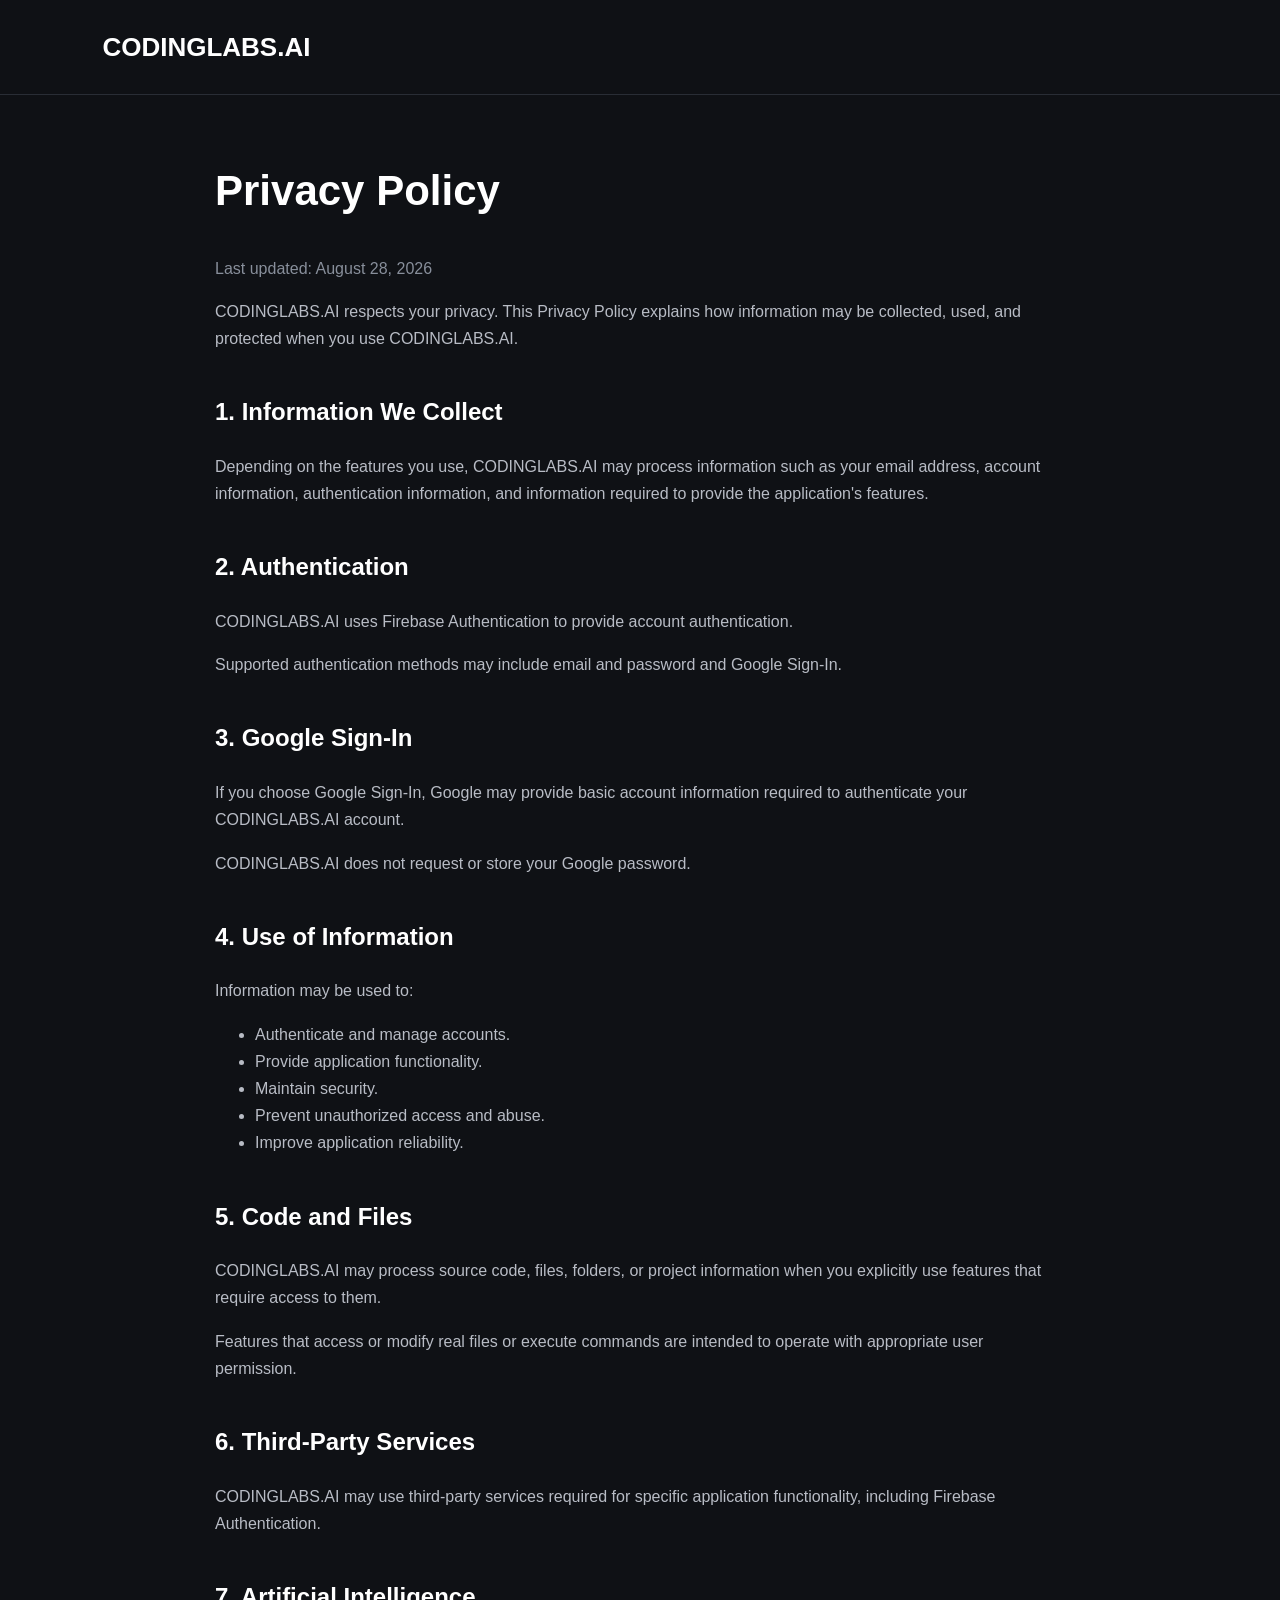
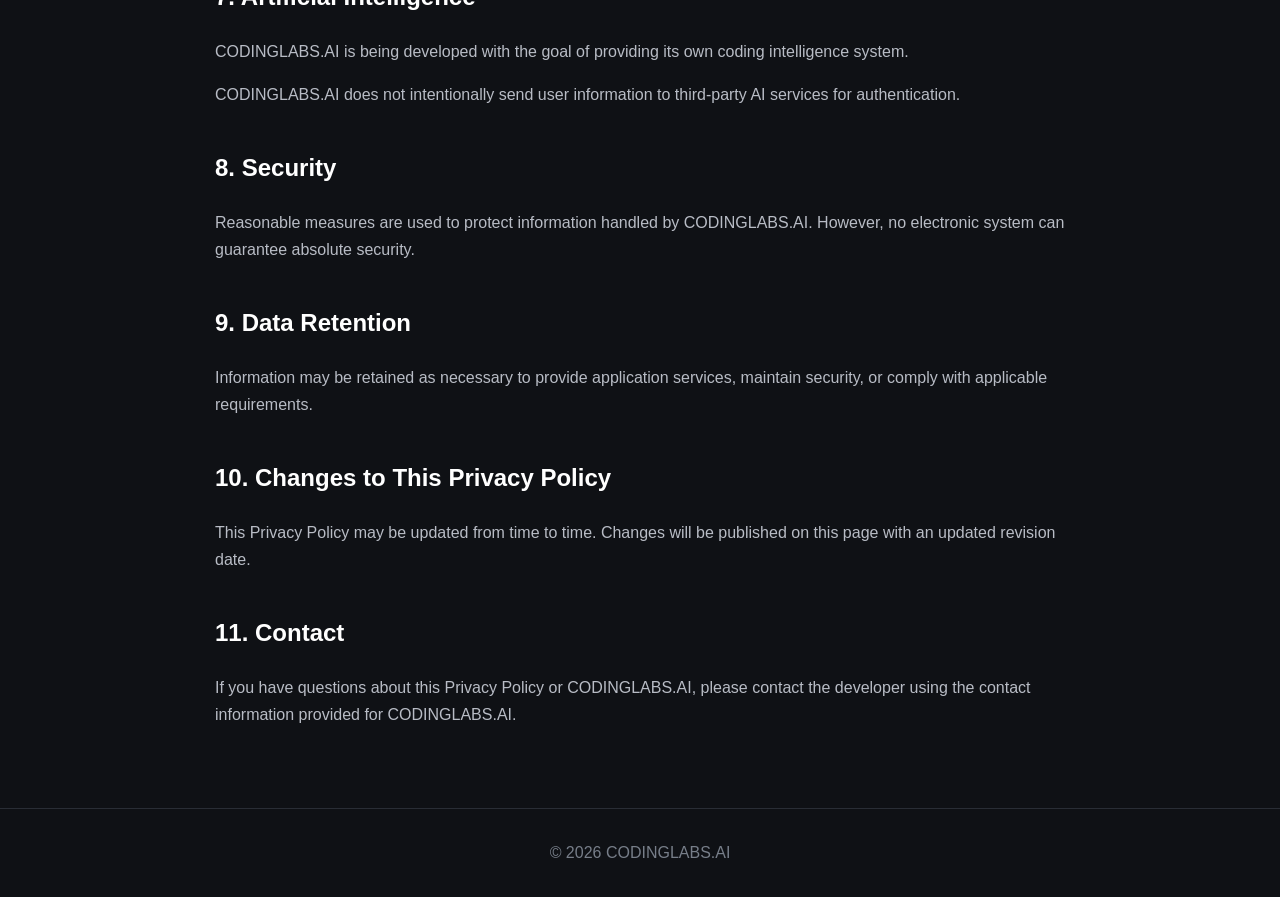
==== privercy.html @ 2157884b "privercy.html" ====
<!DOCTYPE html>
<html lang="en">
<head>
    <meta charset="UTF-8">
    <meta name="viewport" content="width=device-width, initial-scale=1.0">
    <title>Privacy Policy - CODINGLABS.AI</title>

    <style>
        body {
            margin: 0;
            font-family: Arial, Helvetica, sans-serif;
            background: #0f1115;
            color: #ffffff;
            line-height: 1.7;
        }

        header {
            padding: 25px 8%;
            border-bottom: 1px solid #292d35;
        }

        .logo {
            color: #ffffff;
            text-decoration: none;
            font-size: 26px;
            font-weight: bold;
        }

        main {
            max-width: 850px;
            margin: 60px auto;
            padding: 0 25px;
        }

        h1 {
            font-size: 42px;
        }

        h2 {
            margin-top: 40px;
        }

        p, li {
            color: #b8bcc5;
        }

        .date {
            color: #888f9b;
        }

        footer {
            margin-top: 80px;
            padding: 30px;
            text-align: center;
            border-top: 1px solid #292d35;
            color: #777e89;
        }
    </style>
</head>

<body>

<header>
    <a class="logo" href="index.html">CODINGLABS.AI</a>
</header>

<main>

    <h1>Privacy Policy</h1>

    <p class="date">Last updated: August 28, 2026</p>

    <p>
        CODINGLABS.AI respects your privacy. This Privacy Policy
        explains how information may be collected, used, and
        protected when you use CODINGLABS.AI.
    </p>

    <h2>1. Information We Collect</h2>

    <p>
        Depending on the features you use, CODINGLABS.AI may process
        information such as your email address, account information,
        authentication information, and information required to
        provide the application's features.
    </p>

    <h2>2. Authentication</h2>

    <p>
        CODINGLABS.AI uses Firebase Authentication to provide
        account authentication.
    </p>

    <p>
        Supported authentication methods may include email and
        password and Google Sign-In.
    </p>

    <h2>3. Google Sign-In</h2>

    <p>
        If you choose Google Sign-In, Google may provide basic
        account information required to authenticate your
        CODINGLABS.AI account.
    </p>

    <p>
        CODINGLABS.AI does not request or store your Google password.
    </p>

    <h2>4. Use of Information</h2>

    <p>Information may be used to:</p>

    <ul>
        <li>Authenticate and manage accounts.</li>
        <li>Provide application functionality.</li>
        <li>Maintain security.</li>
        <li>Prevent unauthorized access and abuse.</li>
        <li>Improve application reliability.</li>
    </ul>

    <h2>5. Code and Files</h2>

    <p>
        CODINGLABS.AI may process source code, files, folders, or
        project information when you explicitly use features that
        require access to them.
    </p>

    <p>
        Features that access or modify real files or execute
        commands are intended to operate with appropriate user
        permission.
    </p>

    <h2>6. Third-Party Services</h2>

    <p>
        CODINGLABS.AI may use third-party services required for
        specific application functionality, including Firebase
        Authentication.
    </p>

    <h2>7. Artificial Intelligence</h2>

    <p>
        CODINGLABS.AI is being developed with the goal of providing
        its own coding intelligence system.
    </p>

    <p>
        CODINGLABS.AI does not intentionally send user information
        to third-party AI services for authentication.
    </p>

    <h2>8. Security</h2>

    <p>
        Reasonable measures are used to protect information handled
        by CODINGLABS.AI. However, no electronic system can
        guarantee absolute security.
    </p>

    <h2>9. Data Retention</h2>

    <p>
        Information may be retained as necessary to provide
        application services, maintain security, or comply with
        applicable requirements.
    </p>

    <h2>10. Changes to This Privacy Policy</h2>

    <p>
        This Privacy Policy may be updated from time to time.
        Changes will be published on this page with an updated
        revision date.
    </p>

    <h2>11. Contact</h2>

    <p>
        If you have questions about this Privacy Policy or
        CODINGLABS.AI, please contact the developer using the
        contact information provided for CODINGLABS.AI.
    </p>

</main>

<footer>
    © 2026 CODINGLABS.AI
</footer>

</body>
</html>
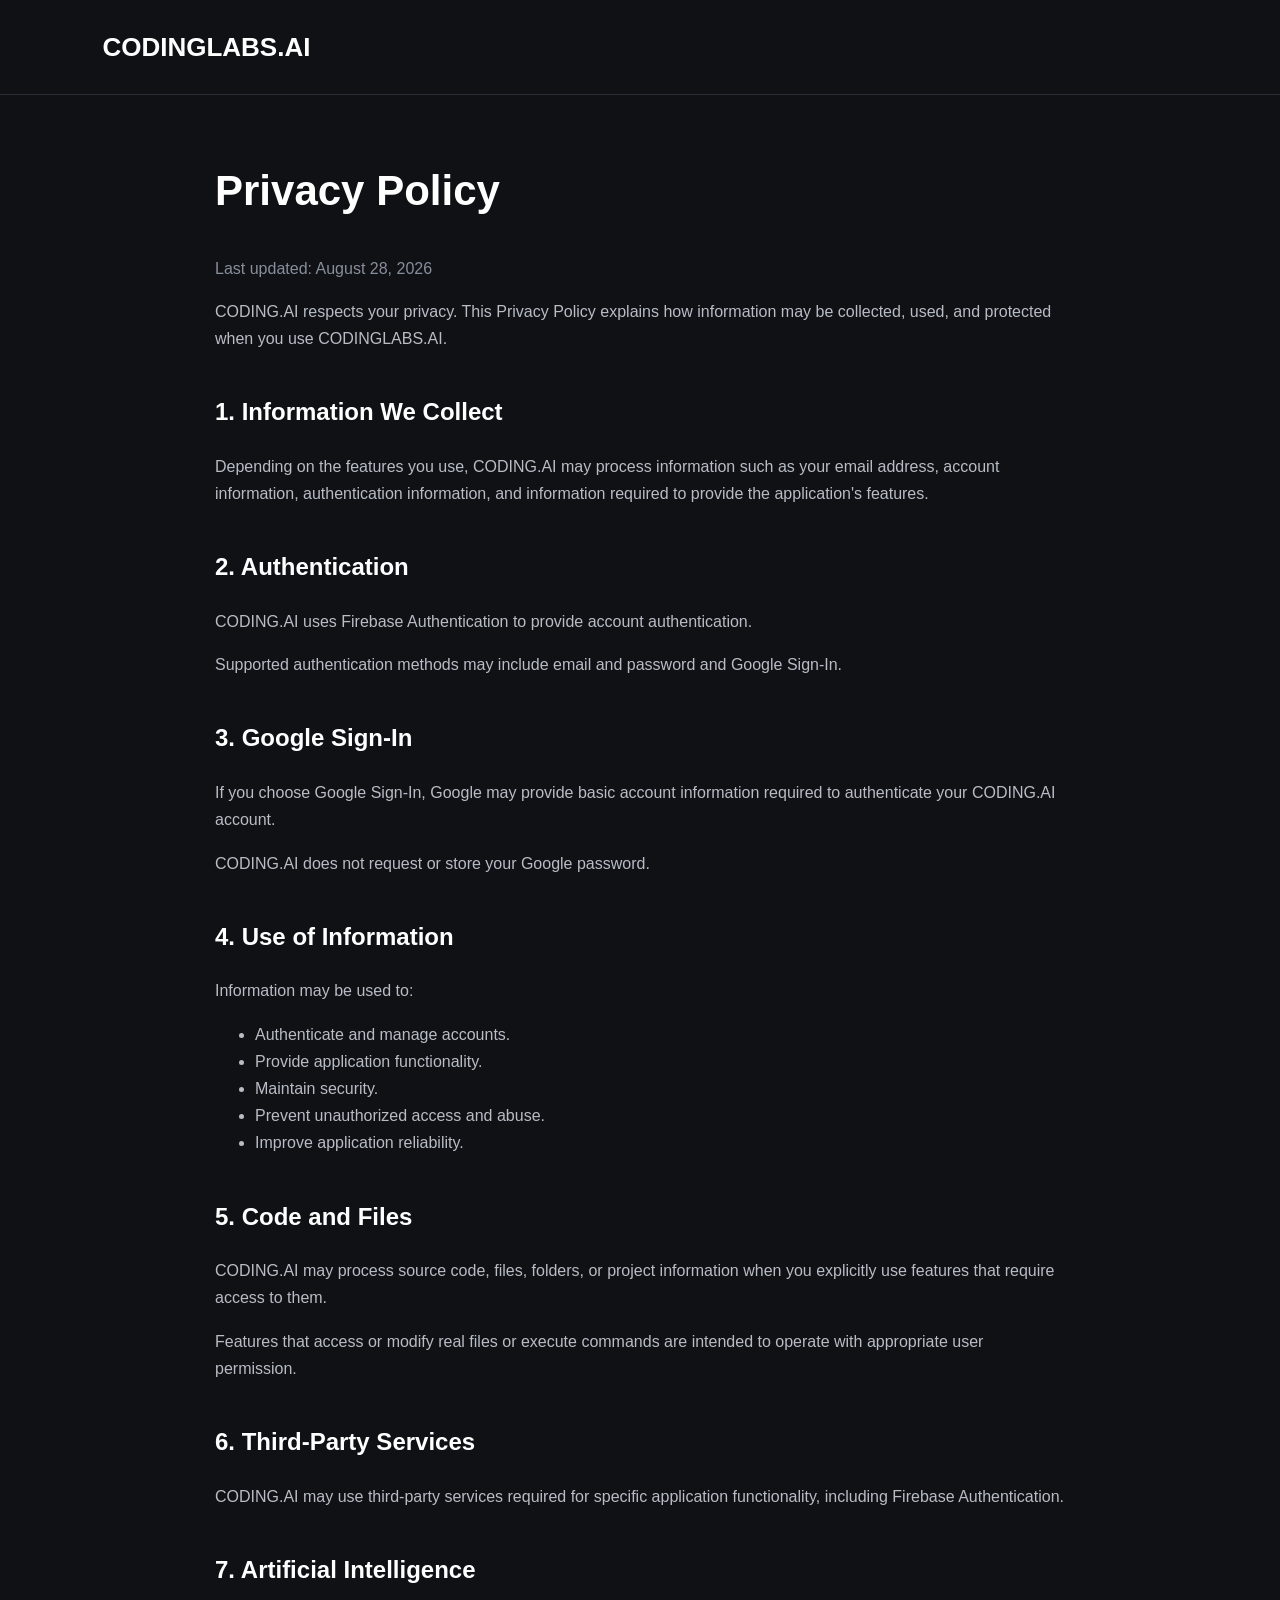
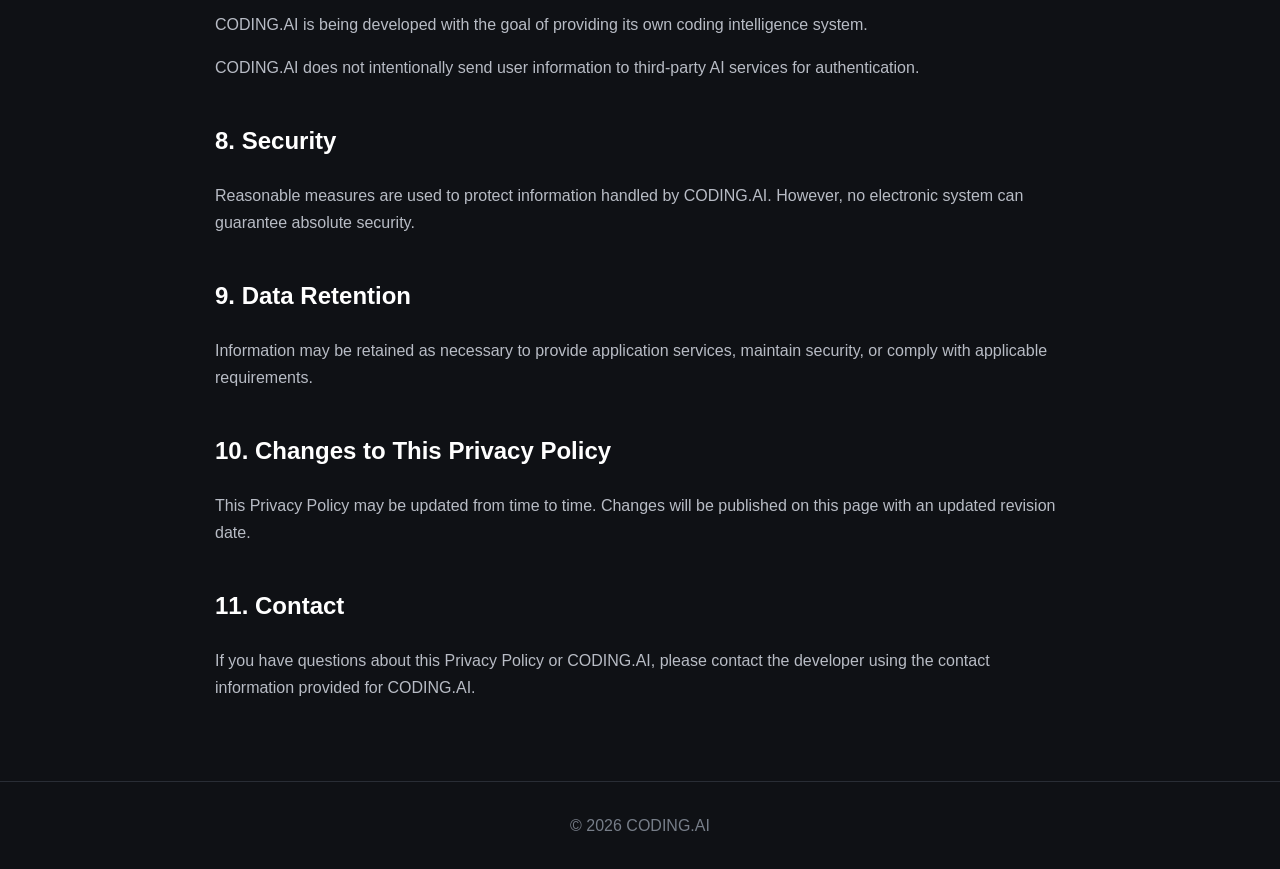
==== commit 3c4f5a49: "privercy.html" ====
--- a/privercy.html
+++ b/privercy.html
@@ -3,7 +3,7 @@
 <head>
     <meta charset="UTF-8">
     <meta name="viewport" content="width=device-width, initial-scale=1.0">
-    <title>Privacy Policy - CODINGLABS.AI</title>
+    <title>Privacy Policy - CODING.AI</title>
 
     <style>
         body {
@@ -71,7 +71,7 @@
     <p class="date">Last updated: August 28, 2026</p>
 
     <p>
-        CODINGLABS.AI respects your privacy. This Privacy Policy
+        CODING.AI respects your privacy. This Privacy Policy
         explains how information may be collected, used, and
         protected when you use CODINGLABS.AI.
     </p>
@@ -79,7 +79,7 @@
     <h2>1. Information We Collect</h2>
 
     <p>
-        Depending on the features you use, CODINGLABS.AI may process
+        Depending on the features you use, CODING.AI may process
         information such as your email address, account information,
         authentication information, and information required to
         provide the application's features.
@@ -88,7 +88,7 @@
     <h2>2. Authentication</h2>
 
     <p>
-        CODINGLABS.AI uses Firebase Authentication to provide
+        CODING.AI uses Firebase Authentication to provide
         account authentication.
     </p>
 
@@ -102,11 +102,11 @@
     <p>
         If you choose Google Sign-In, Google may provide basic
         account information required to authenticate your
-        CODINGLABS.AI account.
+        CODING.AI account.
     </p>
 
     <p>
-        CODINGLABS.AI does not request or store your Google password.
+        CODING.AI does not request or store your Google password.
     </p>
 
     <h2>4. Use of Information</h2>
@@ -124,7 +124,7 @@
     <h2>5. Code and Files</h2>
 
     <p>
-        CODINGLABS.AI may process source code, files, folders, or
+        CODING.AI may process source code, files, folders, or
         project information when you explicitly use features that
         require access to them.
     </p>
@@ -138,7 +138,7 @@
     <h2>6. Third-Party Services</h2>
 
     <p>
-        CODINGLABS.AI may use third-party services required for
+        CODING.AI may use third-party services required for
         specific application functionality, including Firebase
         Authentication.
     </p>
@@ -146,12 +146,12 @@
     <h2>7. Artificial Intelligence</h2>
 
     <p>
-        CODINGLABS.AI is being developed with the goal of providing
+        CODING.AI is being developed with the goal of providing
         its own coding intelligence system.
     </p>
 
     <p>
-        CODINGLABS.AI does not intentionally send user information
+        CODING.AI does not intentionally send user information
         to third-party AI services for authentication.
     </p>
 
@@ -159,7 +159,7 @@
 
     <p>
         Reasonable measures are used to protect information handled
-        by CODINGLABS.AI. However, no electronic system can
+        by CODING.AI. However, no electronic system can
         guarantee absolute security.
     </p>
 
@@ -183,14 +183,14 @@
 
     <p>
         If you have questions about this Privacy Policy or
-        CODINGLABS.AI, please contact the developer using the
-        contact information provided for CODINGLABS.AI.
+        CODING.AI, please contact the developer using the
+        contact information provided for CODING.AI.
     </p>
 
 </main>
 
 <footer>
-    © 2026 CODINGLABS.AI
+    © 2026 CODING.AI
 </footer>
 
 </body>
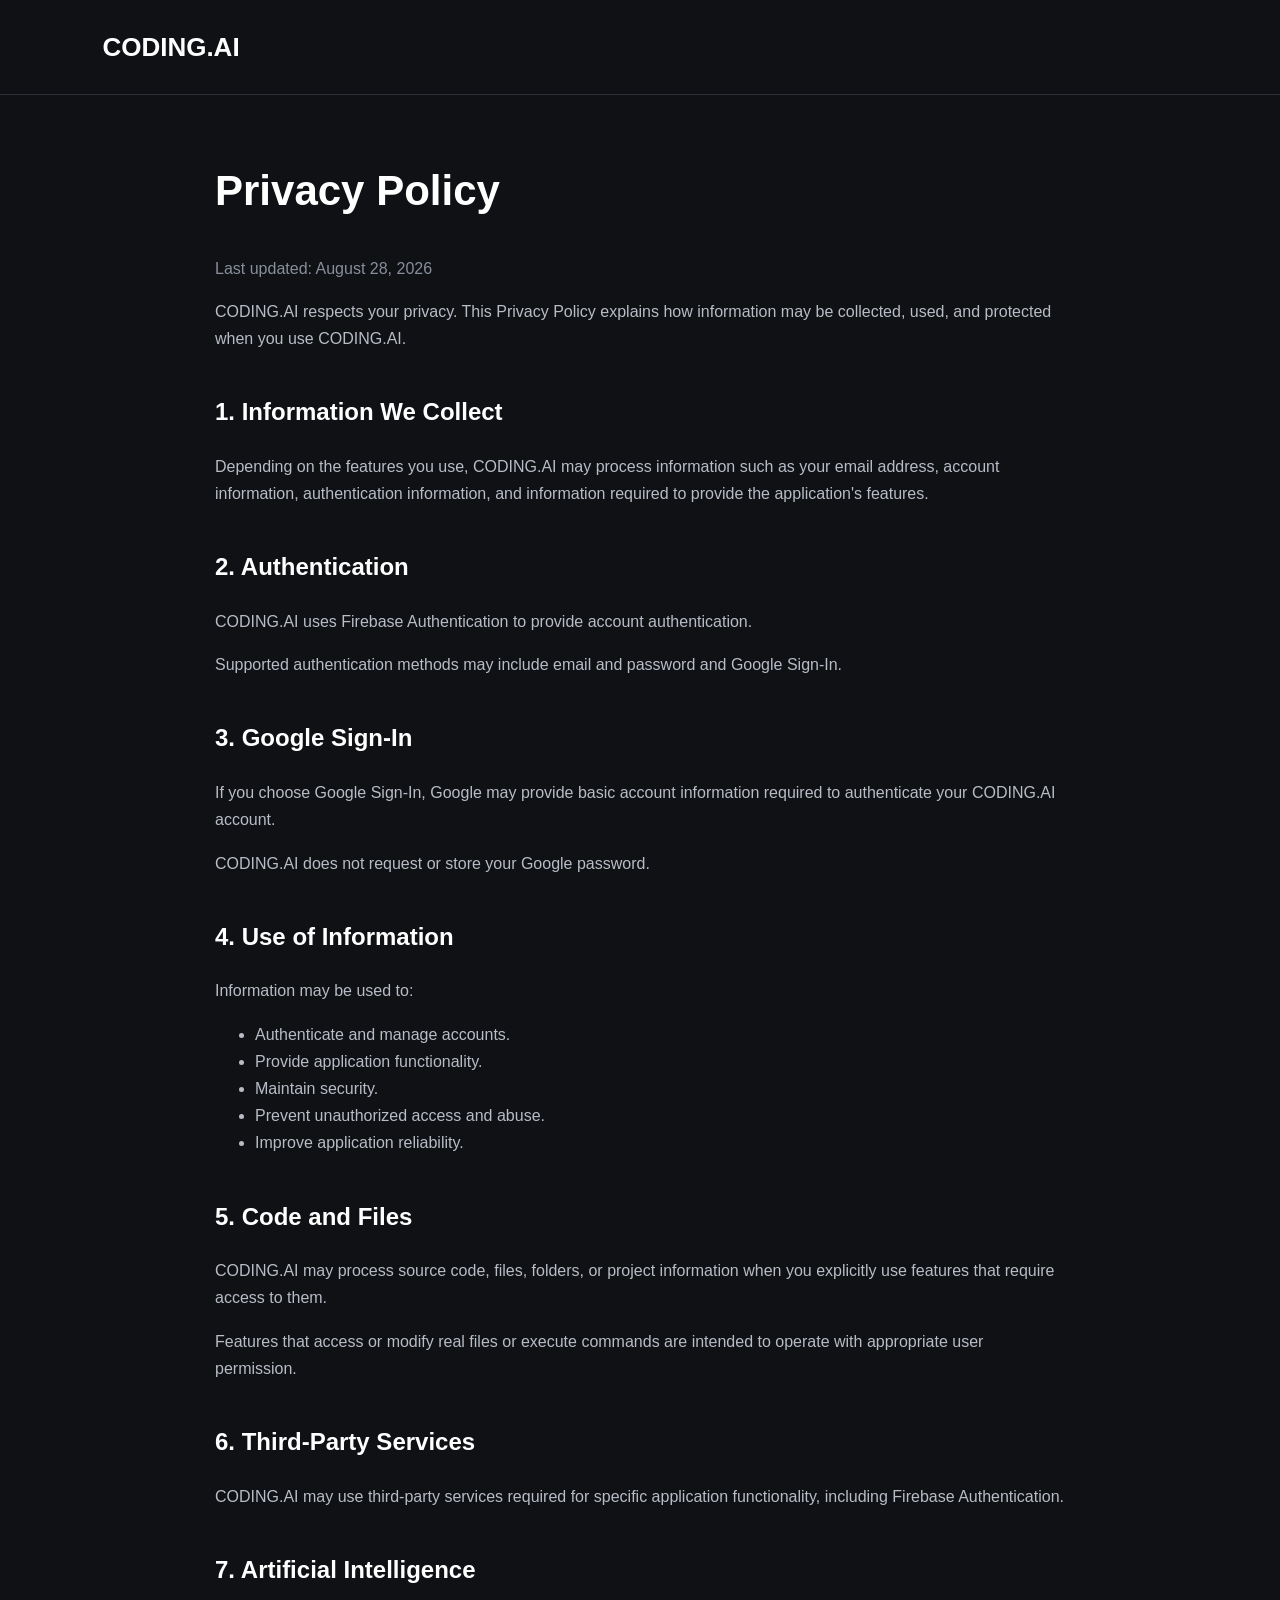
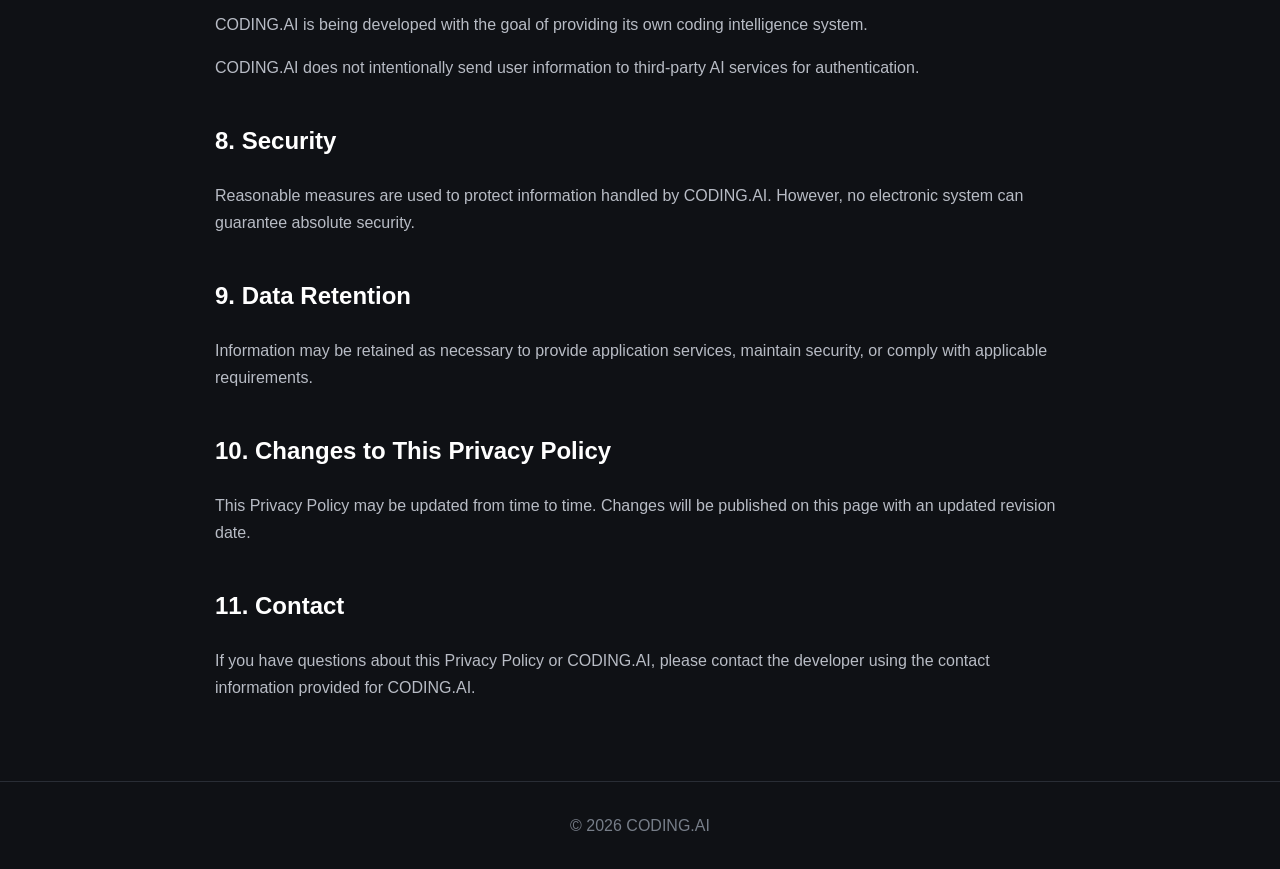
==== commit f24697ba: "privercy.html" ====
--- a/privercy.html
+++ b/privercy.html
@@ -61,7 +61,7 @@
 <body>
 
 <header>
-    <a class="logo" href="index.html">CODINGLABS.AI</a>
+    <a class="logo" href="index.html">CODING.AI</a>
 </header>
 
 <main>
@@ -73,7 +73,7 @@
     <p>
         CODING.AI respects your privacy. This Privacy Policy
         explains how information may be collected, used, and
-        protected when you use CODINGLABS.AI.
+        protected when you use CODING.AI.
     </p>
 
     <h2>1. Information We Collect</h2>
